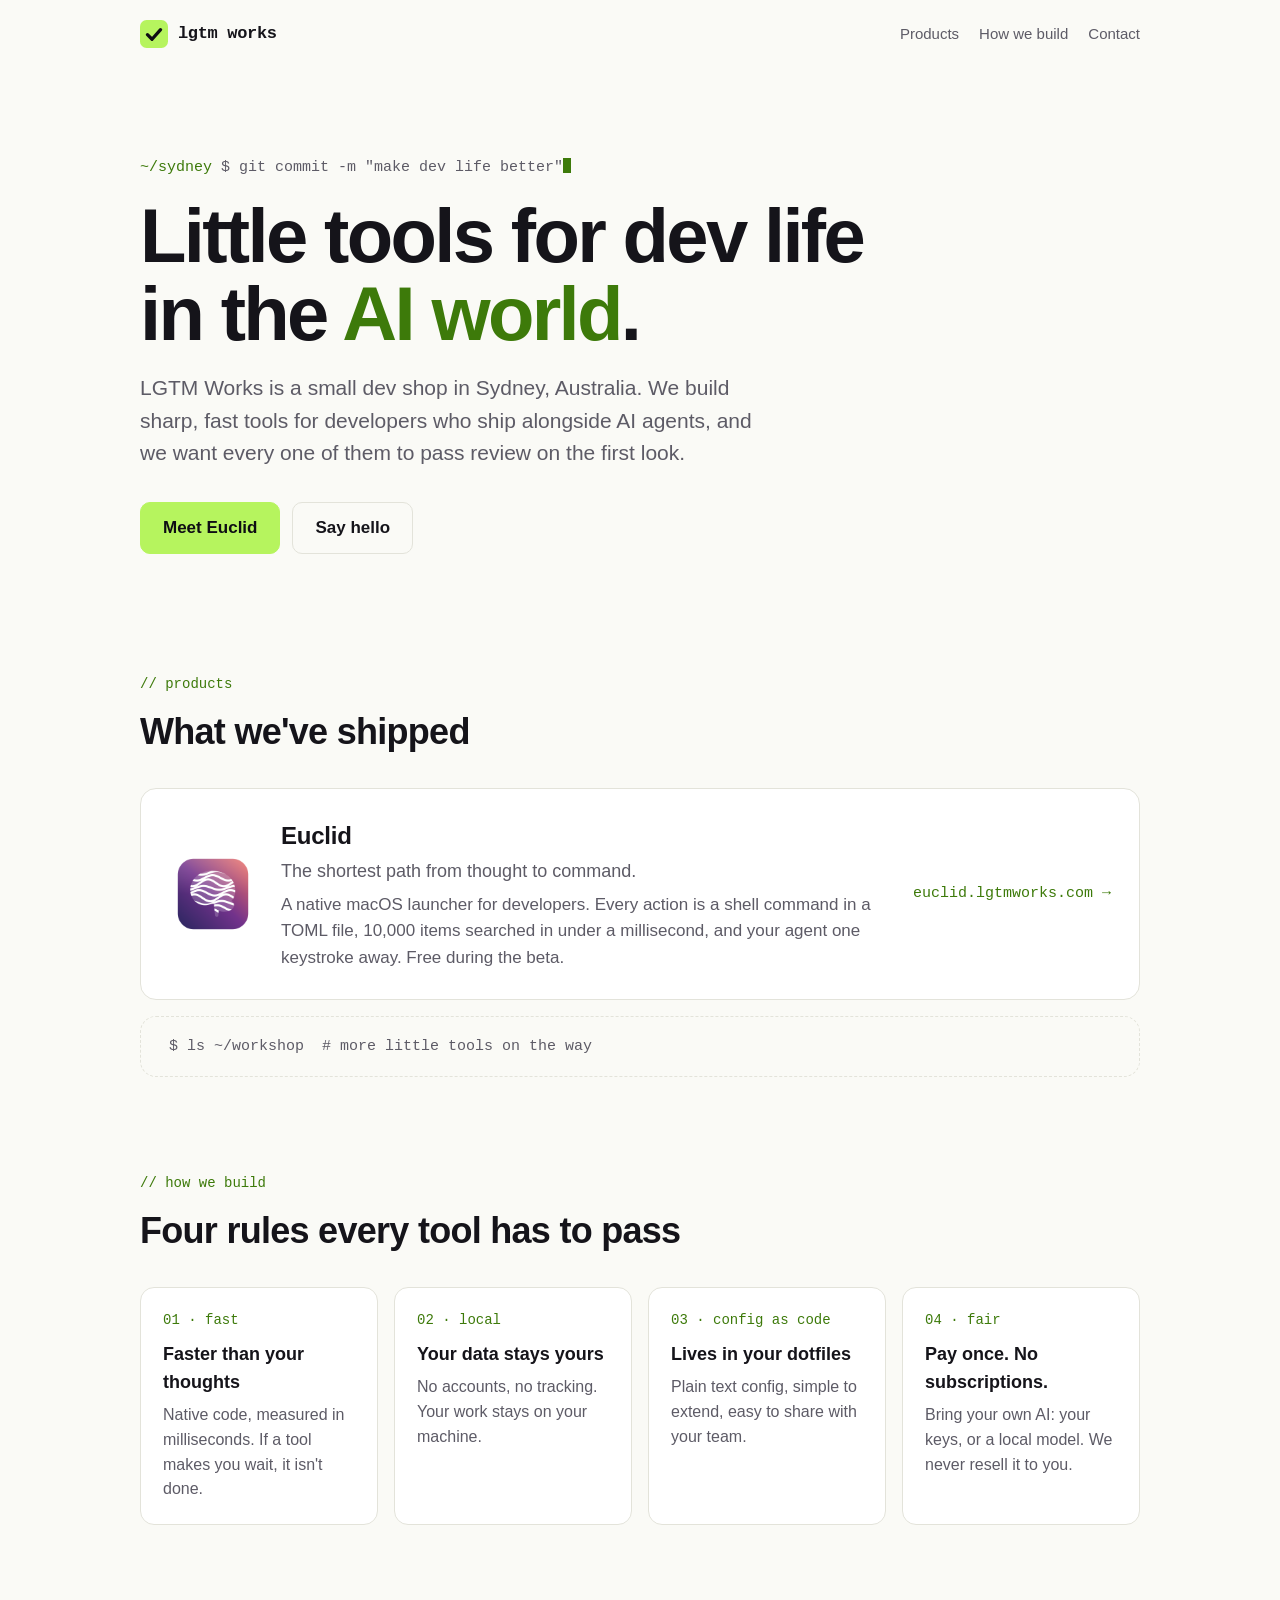
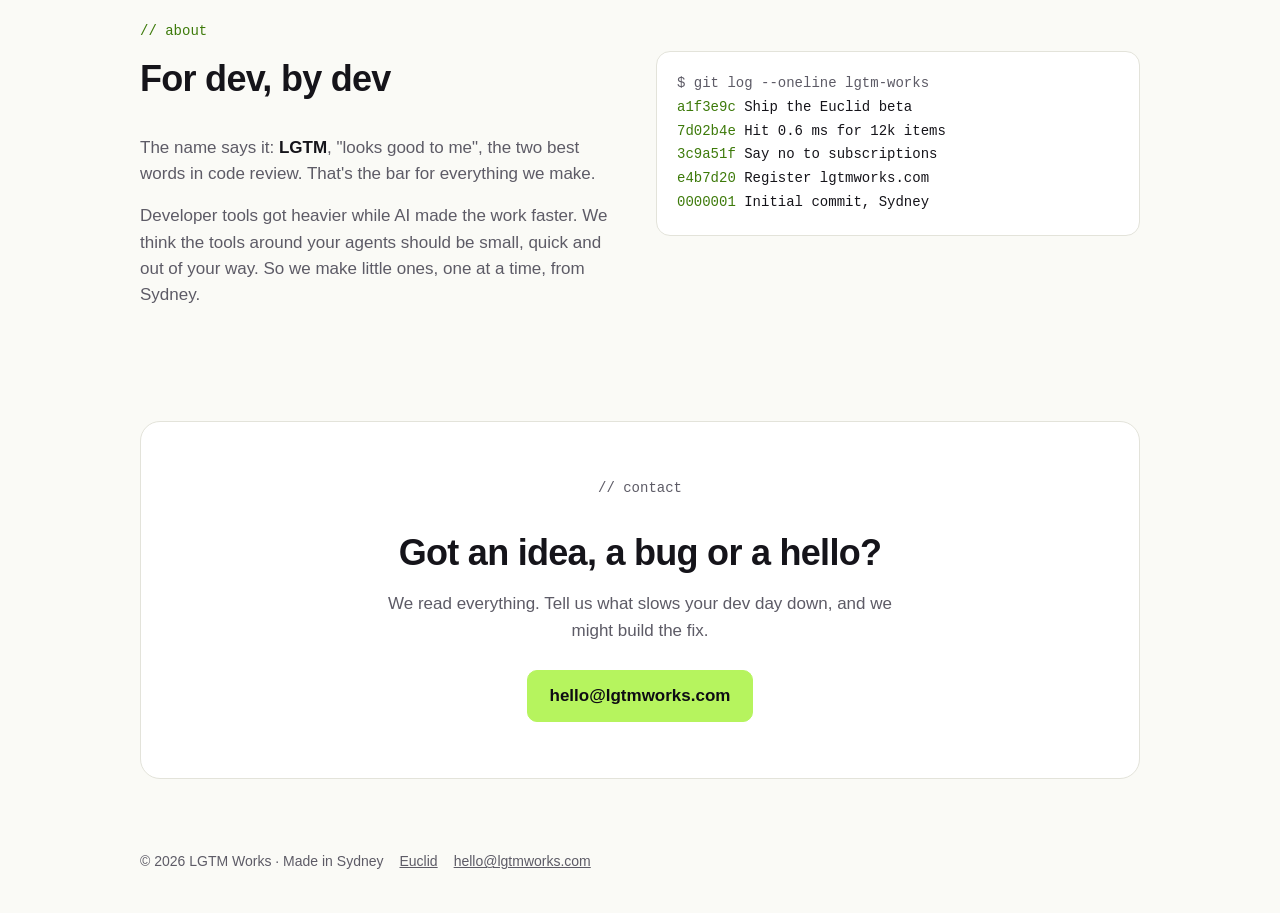
==== index.html @ 7a6889af "Add the LGTM Works company site Co-Authored-By: Claude Opus 5.5 (1M context) <noreply@anthropic.com>" ====
<!doctype html>
<html lang="en">
<head>
<meta charset="utf-8">
<meta name="viewport" content="width=device-width, initial-scale=1">
<title>LGTM Works: little tools for dev life</title>
<meta name="description" content="LGTM Works is a small dev shop in Sydney building fast, local, no-subscription tools for developers working alongside AI. Makers of Euclid.">
<meta property="og:title" content="LGTM Works: little tools for dev life">
<meta property="og:description" content="A small dev shop in Sydney building sharp tools for developers in the AI world. Makers of Euclid.">
<meta property="og:url" content="https://lgtmworks.com/">
<link rel="canonical" href="https://lgtmworks.com/">
<link rel="icon" href="logo.svg" type="image/svg+xml">
<link rel="stylesheet" href="style.css">
</head>
<body>
<div class="wrap">

  <nav>
    <img src="logo.svg" alt="">
    <span class="wordmark">lgtm works</span>
    <div class="links">
      <a href="#products">Products</a>
      <a href="#how">How we build</a>
      <a href="#contact">Contact</a>
    </div>
  </nav>

  <header class="hero">
    <p class="prompt"><b>~/sydney</b> $ git commit -m "make dev life better"<span class="cursor"></span></p>
    <h1>Little tools for dev life <br>in the <em>AI world</em>.</h1>
    <p class="lead">LGTM Works is a small dev shop in Sydney, Australia. We build sharp, fast tools
      for developers who ship alongside AI agents, and we want every one of them to pass review on the first look.</p>
    <div class="cta">
      <a class="btn primary" href="https://euclid.lgtmworks.com/">Meet Euclid</a>
      <a class="btn" href="mailto:hello@lgtmworks.com">Say hello</a>
    </div>
  </header>

  <section id="products">
    <p class="label">// products</p>
    <h2>What we've shipped</h2>
    <a class="product" href="https://euclid.lgtmworks.com/">
      <img src="euclid.png" alt="Euclid app icon">
      <div>
        <h3>Euclid</h3>
        <p class="tagline">The shortest path from thought to command.</p>
        <p>A native macOS launcher for developers. Every action is a shell command in a TOML file,
          10,000 items searched in under a millisecond, and your agent one keystroke away. Free during the beta.</p>
      </div>
      <span class="go">euclid.lgtmworks.com →</span>
    </a>
    <div class="next">$ ls ~/workshop &nbsp;# more little tools on the way</div>
  </section>

  <section id="how">
    <p class="label">// how we build</p>
    <h2>Four rules every tool has to pass</h2>
    <div class="grid">
      <div class="card">
        <div class="num">01 · fast</div>
        <h3>Faster than your thoughts</h3>
        <p>Native code, measured in milliseconds. If a tool makes you wait, it isn't done.</p>
      </div>
      <div class="card">
        <div class="num">02 · local</div>
        <h3>Your data stays yours</h3>
        <p>No accounts, no tracking. Your work stays on your machine.</p>
      </div>
      <div class="card">
        <div class="num">03 · config as code</div>
        <h3>Lives in your dotfiles</h3>
        <p>Plain text config, simple to extend, easy to share with your team.</p>
      </div>
      <div class="card">
        <div class="num">04 · fair</div>
        <h3>Pay once. No subscriptions.</h3>
        <p>Bring your own AI: your keys, or a local model. We never resell it to you.</p>
      </div>
    </div>
  </section>

  <section id="about">
    <p class="label">// about</p>
    <div class="two">
      <div>
        <h2>For dev, by dev</h2>
        <p>The name says it: <strong>LGTM</strong>, "looks good to me", the two best words in code review.
          That's the bar for everything we make.</p>
        <p>Developer tools got heavier while AI made the work faster. We think the tools around
          your agents should be small, quick and out of your way. So we make little ones, one at a time, from Sydney.</p>
      </div>
      <pre><span class="c">$ git log --oneline lgtm-works</span>
<span class="h">a1f3e9c</span> Ship the Euclid beta
<span class="h">7d02b4e</span> Hit 0.6 ms for 12k items
<span class="h">3c9a51f</span> Say no to subscriptions
<span class="h">e4b7d20</span> Register lgtmworks.com
<span class="h">0000001</span> Initial commit, Sydney</pre>
    </div>
  </section>

  <section id="contact">
    <div class="contact">
      <p class="label">// contact</p>
      <h2>Got an idea, a bug or a hello?</h2>
      <p>We read everything. Tell us what slows your dev day down, and we might build the fix.</p>
      <a class="btn primary" href="mailto:hello@lgtmworks.com">hello@lgtmworks.com</a>
    </div>
  </section>

  <footer>
    <span>© 2026 LGTM Works · Made in Sydney</span>
    <a href="https://euclid.lgtmworks.com/">Euclid</a>
    <a href="mailto:hello@lgtmworks.com">hello@lgtmworks.com</a>
  </footer>

</div>
</body>
</html>
---- style.css ----
:root {
  --bg: #0e0d13;
  --surface: #17151f;
  --line: #2a2735;
  --text: #ecebf2;
  --muted: #9a97a8;
  --accent: #b6f45e;
  --accent-ink: #b6f45e;
  --accent-text: #0e0d13;
  --mono: ui-monospace, "SF Mono", "JetBrains Mono", Menlo, monospace;
}
@media (prefers-color-scheme: light) {
  :root {
    --bg: #fafaf6;
    --surface: #ffffff;
    --line: #e3e3da;
    --text: #15141a;
    --muted: #5d5b66;
    --accent-ink: #3d7a0a;
  }
}
* { box-sizing: border-box; }
body {
  margin: 0;
  background: var(--bg);
  color: var(--text);
  font: 17px/1.55 -apple-system, BlinkMacSystemFont, "Inter", "Segoe UI", sans-serif;
  -webkit-font-smoothing: antialiased;
}
a { color: inherit; }
.wrap { max-width: 1040px; margin: 0 auto; padding: 0 20px; }
.mono, code { font-family: var(--mono); }

nav { display: flex; align-items: center; gap: 10px; padding: 20px 0; }
nav img { width: 28px; height: 28px; }
.wordmark { font-family: var(--mono); font-weight: 700; letter-spacing: -.02em; }
nav .links { margin-left: auto; display: flex; gap: 20px; font-size: 15px; font-weight: 500; }
nav .links a { text-decoration: none; color: var(--muted); }
nav .links a:hover { color: var(--text); }

.hero { padding: 88px 0 24px; }
.prompt { font-family: var(--mono); font-size: 15px; color: var(--muted); margin: 0; }
.prompt b { color: var(--accent-ink); font-weight: 500; }
.cursor { display: inline-block; width: .55em; height: 1.05em; vertical-align: -.15em; background: var(--accent-ink); animation: blink 1.1s steps(1) infinite; }
@keyframes blink { 50% { opacity: 0; } }
@media (prefers-reduced-motion: reduce) { .cursor { animation: none; } }
h1 { font-size: clamp(40px, 7vw, 76px); line-height: 1.02; letter-spacing: -.035em; margin: 18px 0 20px; max-width: 900px; }
h1 em { font-style: normal; color: var(--accent-ink); }
.lead { font-size: clamp(18px, 2.2vw, 21px); color: var(--muted); max-width: 620px; margin: 0 0 32px; }
.cta { display: flex; gap: 12px; flex-wrap: wrap; }
.btn {
  display: inline-block; padding: 12px 22px; border-radius: 10px;
  font-weight: 600; text-decoration: none; border: 1px solid var(--line);
}
.btn.primary { background: var(--accent); color: var(--accent-text); border-color: var(--accent); }
.btn:hover { filter: brightness(1.06); }

section { padding: 96px 0 0; }
.label { font-family: var(--mono); font-size: 14px; color: var(--accent-ink); margin: 0 0 8px; }
h2 { font-size: clamp(26px, 3.5vw, 36px); letter-spacing: -.02em; margin: 0 0 28px; }

.product {
  display: grid; grid-template-columns: auto 1fr auto; gap: 24px; align-items: center;
  background: var(--surface); border: 1px solid var(--line); border-radius: 16px; padding: 28px;
  text-decoration: none; transition: border-color .15s;
}
.product:hover { border-color: var(--accent-ink); }
.product img { width: 88px; height: 88px; }
.product h3 { margin: 0 0 4px; font-size: 24px; letter-spacing: -.01em; }
.product .tagline { margin: 0 0 6px; font-size: 18px; }
.product p { margin: 0; color: var(--muted); }
.product .go { font-family: var(--mono); font-size: 15px; color: var(--accent-ink); white-space: nowrap; }
.next {
  margin-top: 16px; border: 1px dashed var(--line); border-radius: 16px; padding: 18px 28px;
  color: var(--muted); font-family: var(--mono); font-size: 15px;
}

.grid { display: grid; grid-template-columns: repeat(4, 1fr); gap: 16px; }
.card { background: var(--surface); border: 1px solid var(--line); border-radius: 14px; padding: 22px; }
.card h3 { margin: 0 0 6px; font-size: 18px; }
.card p { margin: 0; color: var(--muted); font-size: 16px; }
.num { font-family: var(--mono); color: var(--accent-ink); font-size: 14px; margin-bottom: 10px; }

.two { display: grid; grid-template-columns: 1fr 1fr; gap: 32px; align-items: start; }
.two p { margin: 0 0 16px; color: var(--muted); }
.two p strong { color: var(--text); font-weight: 600; }
pre {
  margin: 0; background: var(--surface); border: 1px solid var(--line); border-radius: 14px;
  padding: 20px; overflow-x: auto; font-size: 14px; line-height: 1.7;
}
pre .h { color: var(--accent-ink); }
pre .c { color: var(--muted); }

.contact {
  text-align: center; background: var(--surface); border: 1px solid var(--line); border-radius: 20px;
  padding: 56px 24px;
}
.contact h2 { margin-bottom: 10px; }
.contact p { color: var(--muted); margin: 0 auto 26px; max-width: 520px; }

footer { padding: 72px 0 40px; color: var(--muted); font-size: 14px; display: flex; gap: 16px; flex-wrap: wrap; }
footer a { color: var(--muted); }

@media (max-width: 860px) {
  .grid { grid-template-columns: 1fr 1fr; }
}
@media (max-width: 640px) {
  .grid, .two { grid-template-columns: 1fr; }
  nav .links { display: none; }
  h1 br { display: none; }
  .hero { padding-top: 48px; }
  section { padding-top: 72px; }
  .product { grid-template-columns: 1fr; padding: 22px; gap: 14px; }
  .product img { width: 64px; height: 64px; }
}
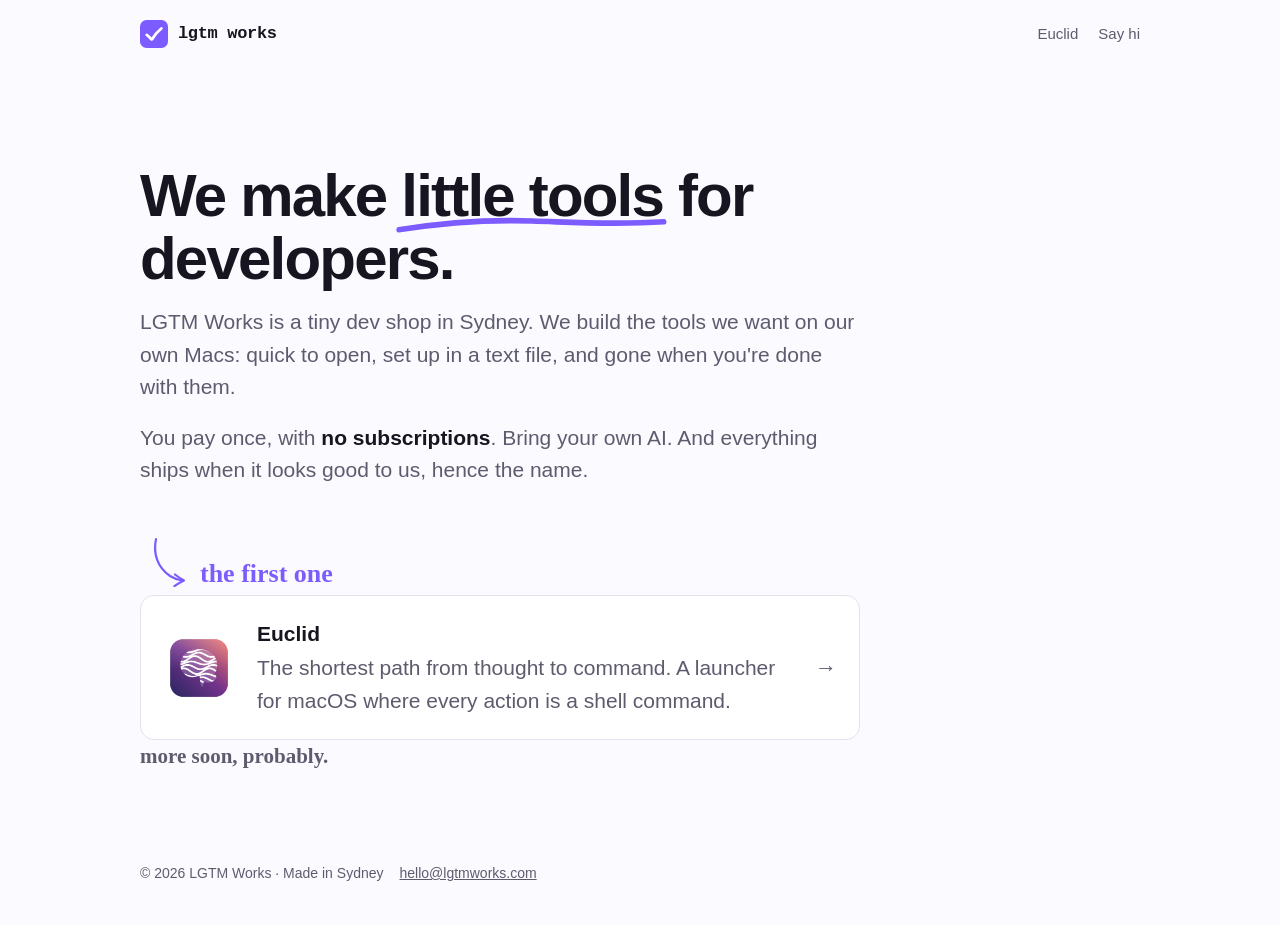
==== commit f1682ed8: "Simpler, hand-drawn take that shares the Euclid site's look Co-Authored-By: Claude Opus 5.5 (1M cont" ====
--- a/index.html
+++ b/index.html
@@ -3,13 +3,14 @@
 <head>
 <meta charset="utf-8">
 <meta name="viewport" content="width=device-width, initial-scale=1">
-<title>LGTM Works: little tools for dev life</title>
-<meta name="description" content="LGTM Works is a small dev shop in Sydney building fast, local, no-subscription tools for developers working alongside AI. Makers of Euclid.">
-<meta property="og:title" content="LGTM Works: little tools for dev life">
-<meta property="og:description" content="A small dev shop in Sydney building sharp tools for developers in the AI world. Makers of Euclid.">
+<title>LGTM Works</title>
+<meta name="description" content="A tiny dev shop in Sydney making small, fast tools for developers. Makers of Euclid.">
+<meta property="og:title" content="LGTM Works">
+<meta property="og:description" content="A tiny dev shop in Sydney making small, fast tools for developers. Makers of Euclid.">
 <meta property="og:url" content="https://lgtmworks.com/">
 <link rel="canonical" href="https://lgtmworks.com/">
 <link rel="icon" href="logo.svg" type="image/svg+xml">
+<link rel="preload" href="caveat.woff2" as="font" type="font/woff2" crossorigin>
 <link rel="stylesheet" href="style.css">
 </head>
 <body>
@@ -17,99 +18,36 @@
 
   <nav>
     <img src="logo.svg" alt="">
-    <span class="wordmark">lgtm works</span>
+    <a class="wordmark" href="/">lgtm works</a>
     <div class="links">
-      <a href="#products">Products</a>
-      <a href="#how">How we build</a>
-      <a href="#contact">Contact</a>
+      <a href="https://euclid.lgtmworks.com/">Euclid</a>
+      <a href="mailto:hello@lgtmworks.com">Say hi</a>
     </div>
   </nav>
 
-  <header class="hero">
-    <p class="prompt"><b>~/sydney</b> $ git commit -m "make dev life better"<span class="cursor"></span></p>
-    <h1>Little tools for dev life <br>in the <em>AI world</em>.</h1>
-    <p class="lead">LGTM Works is a small dev shop in Sydney, Australia. We build sharp, fast tools
-      for developers who ship alongside AI agents, and we want every one of them to pass review on the first look.</p>
-    <div class="cta">
-      <a class="btn primary" href="https://euclid.lgtmworks.com/">Meet Euclid</a>
-      <a class="btn" href="mailto:hello@lgtmworks.com">Say hello</a>
+  <main class="intro">
+    <h1>We make <span class="scribble">little tools<svg viewBox="0 0 200 12" preserveAspectRatio="none" aria-hidden="true"><path d="M2 8c30-4 62-6.5 98-5.5 30 .8 58 2.6 97 .5"/></svg></span> for developers.</h1>
+    <p>LGTM Works is a tiny dev shop in Sydney. We build the tools we want on our own Macs:
+      quick to open, set up in a text file, and gone when you're done with them.</p>
+    <p>You pay once, with <b>no subscriptions</b>. Bring your own AI. And everything ships when it looks good to us, hence the name.</p>
+
+    <div class="note hand">
+      <svg viewBox="0 0 46 52" aria-hidden="true"><path d="M8 4c-3 14 1 28 14 37 4 2.6 8 4 13 4.6"/><path d="M27 39.5c3 2.4 6 4.3 9 6-3.4 1.6-6.6 3.4-9.6 5.6"/></svg>
+      the first one
     </div>
-  </header>
-
-  <section id="products">
-    <p class="label">// products</p>
-    <h2>What we've shipped</h2>
     <a class="product" href="https://euclid.lgtmworks.com/">
-      <img src="euclid.png" alt="Euclid app icon">
+      <img src="euclid.png" alt="">
       <div>
         <h3>Euclid</h3>
-        <p class="tagline">The shortest path from thought to command.</p>
-        <p>A native macOS launcher for developers. Every action is a shell command in a TOML file,
-          10,000 items searched in under a millisecond, and your agent one keystroke away. Free during the beta.</p>
+        <p>The shortest path from thought to command. A launcher for macOS where every action is a shell command.</p>
       </div>
-      <span class="go">euclid.lgtmworks.com →</span>
+      <span class="go">→</span>
     </a>
-    <div class="next">$ ls ~/workshop &nbsp;# more little tools on the way</div>
-  </section>
-
-  <section id="how">
-    <p class="label">// how we build</p>
-    <h2>Four rules every tool has to pass</h2>
-    <div class="grid">
-      <div class="card">
-        <div class="num">01 · fast</div>
-        <h3>Faster than your thoughts</h3>
-        <p>Native code, measured in milliseconds. If a tool makes you wait, it isn't done.</p>
-      </div>
-      <div class="card">
-        <div class="num">02 · local</div>
-        <h3>Your data stays yours</h3>
-        <p>No accounts, no tracking. Your work stays on your machine.</p>
-      </div>
-      <div class="card">
-        <div class="num">03 · config as code</div>
-        <h3>Lives in your dotfiles</h3>
-        <p>Plain text config, simple to extend, easy to share with your team.</p>
-      </div>
-      <div class="card">
-        <div class="num">04 · fair</div>
-        <h3>Pay once. No subscriptions.</h3>
-        <p>Bring your own AI: your keys, or a local model. We never resell it to you.</p>
-      </div>
-    </div>
-  </section>
-
-  <section id="about">
-    <p class="label">// about</p>
-    <div class="two">
-      <div>
-        <h2>For dev, by dev</h2>
-        <p>The name says it: <strong>LGTM</strong>, "looks good to me", the two best words in code review.
-          That's the bar for everything we make.</p>
-        <p>Developer tools got heavier while AI made the work faster. We think the tools around
-          your agents should be small, quick and out of your way. So we make little ones, one at a time, from Sydney.</p>
-      </div>
-      <pre><span class="c">$ git log --oneline lgtm-works</span>
-<span class="h">a1f3e9c</span> Ship the Euclid beta
-<span class="h">7d02b4e</span> Hit 0.6 ms for 12k items
-<span class="h">3c9a51f</span> Say no to subscriptions
-<span class="h">e4b7d20</span> Register lgtmworks.com
-<span class="h">0000001</span> Initial commit, Sydney</pre>
-    </div>
-  </section>
-
-  <section id="contact">
-    <div class="contact">
-      <p class="label">// contact</p>
-      <h2>Got an idea, a bug or a hello?</h2>
-      <p>We read everything. Tell us what slows your dev day down, and we might build the fix.</p>
-      <a class="btn primary" href="mailto:hello@lgtmworks.com">hello@lgtmworks.com</a>
-    </div>
-  </section>
+    <p class="soon hand">more soon, probably.</p>
+  </main>
 
   <footer>
     <span>© 2026 LGTM Works · Made in Sydney</span>
-    <a href="https://euclid.lgtmworks.com/">Euclid</a>
     <a href="mailto:hello@lgtmworks.com">hello@lgtmworks.com</a>
   </footer>
 
--- a/style.css
+++ b/style.css
@@ -4,19 +4,19 @@
   --line: #2a2735;
   --text: #ecebf2;
   --muted: #9a97a8;
-  --accent: #b6f45e;
-  --accent-ink: #b6f45e;
-  --accent-text: #0e0d13;
-  --mono: ui-monospace, "SF Mono", "JetBrains Mono", Menlo, monospace;
+  --accent: #7c5cff;
+  --accent-text: #ffffff;
+  --code: #c9b8ff;
+  --mono: ui-monospace, "SF Mono", Menlo, monospace;
 }
 @media (prefers-color-scheme: light) {
   :root {
-    --bg: #fafaf6;
+    --bg: #fbfaff;
     --surface: #ffffff;
-    --line: #e3e3da;
-    --text: #15141a;
-    --muted: #5d5b66;
-    --accent-ink: #3d7a0a;
+    --line: #e4e1ee;
+    --text: #17151f;
+    --muted: #5f5b6e;
+    --code: #5a3fd6;
   }
 }
 * { box-sizing: border-box; }
@@ -29,87 +29,120 @@
 }
 a { color: inherit; }
 .wrap { max-width: 1040px; margin: 0 auto; padding: 0 20px; }
-.mono, code { font-family: var(--mono); }
+.mono, code, kbd { font-family: var(--mono); }
+kbd {
+  font-size: .85em;
+  padding: 1px 6px;
+  border: 1px solid var(--line);
+  border-radius: 5px;
+  background: var(--surface);
+}
 
-nav { display: flex; align-items: center; gap: 10px; padding: 20px 0; }
+nav { display: flex; align-items: center; gap: 10px; padding: 20px 0; font-weight: 600; }
 nav img { width: 28px; height: 28px; }
-.wordmark { font-family: var(--mono); font-weight: 700; letter-spacing: -.02em; }
-nav .links { margin-left: auto; display: flex; gap: 20px; font-size: 15px; font-weight: 500; }
+nav .links { margin-left: auto; display: flex; gap: 20px; font-weight: 500; font-size: 15px; }
 nav .links a { text-decoration: none; color: var(--muted); }
 nav .links a:hover { color: var(--text); }
 
-.hero { padding: 88px 0 24px; }
-.prompt { font-family: var(--mono); font-size: 15px; color: var(--muted); margin: 0; }
-.prompt b { color: var(--accent-ink); font-weight: 500; }
-.cursor { display: inline-block; width: .55em; height: 1.05em; vertical-align: -.15em; background: var(--accent-ink); animation: blink 1.1s steps(1) infinite; }
-@keyframes blink { 50% { opacity: 0; } }
-@media (prefers-reduced-motion: reduce) { .cursor { animation: none; } }
-h1 { font-size: clamp(40px, 7vw, 76px); line-height: 1.02; letter-spacing: -.035em; margin: 18px 0 20px; max-width: 900px; }
-h1 em { font-style: normal; color: var(--accent-ink); }
-.lead { font-size: clamp(18px, 2.2vw, 21px); color: var(--muted); max-width: 620px; margin: 0 0 32px; }
-.cta { display: flex; gap: 12px; flex-wrap: wrap; }
+.hero { text-align: center; padding: 56px 0 32px; }
+.hero img.icon { width: 96px; height: 96px; }
+h1 { font-size: clamp(36px, 6vw, 60px); line-height: 1.05; letter-spacing: -.03em; margin: 20px 0 16px; }
+.lead { font-size: clamp(18px, 2.2vw, 21px); color: var(--muted); max-width: 640px; margin: 0 auto 28px; }
+.cta { display: flex; gap: 12px; justify-content: center; flex-wrap: wrap; }
 .btn {
   display: inline-block; padding: 12px 22px; border-radius: 10px;
   font-weight: 600; text-decoration: none; border: 1px solid var(--line);
 }
 .btn.primary { background: var(--accent); color: var(--accent-text); border-color: var(--accent); }
-.btn:hover { filter: brightness(1.06); }
+.btn:hover { filter: brightness(1.08); }
+.fine { font-size: 14px; color: var(--muted); margin-top: 14px; }
 
-section { padding: 96px 0 0; }
-.label { font-family: var(--mono); font-size: 14px; color: var(--accent-ink); margin: 0 0 8px; }
-h2 { font-size: clamp(26px, 3.5vw, 36px); letter-spacing: -.02em; margin: 0 0 28px; }
+.demo { margin: 32px auto 0; max-width: 960px; }
+.demo video { width: 100%; height: auto; display: block; border-radius: 14px; border: 1px solid var(--line); }
+.speed {
+  margin: 18px auto 0; width: fit-content; font-family: var(--mono); font-size: 15px;
+  color: var(--muted); padding: 6px 14px; border: 1px solid var(--line); border-radius: 999px;
+}
+.speed b { color: var(--text); font-weight: 600; }
 
-.product {
-  display: grid; grid-template-columns: auto 1fr auto; gap: 24px; align-items: center;
-  background: var(--surface); border: 1px solid var(--line); border-radius: 16px; padding: 28px;
-  text-decoration: none; transition: border-color .15s;
-}
-.product:hover { border-color: var(--accent-ink); }
-.product img { width: 88px; height: 88px; }
-.product h3 { margin: 0 0 4px; font-size: 24px; letter-spacing: -.01em; }
-.product .tagline { margin: 0 0 6px; font-size: 18px; }
-.product p { margin: 0; color: var(--muted); }
-.product .go { font-family: var(--mono); font-size: 15px; color: var(--accent-ink); white-space: nowrap; }
-.next {
-  margin-top: 16px; border: 1px dashed var(--line); border-radius: 16px; padding: 18px 28px;
-  color: var(--muted); font-family: var(--mono); font-size: 15px;
-}
+section { padding: 72px 0 0; }
+h2 { font-size: clamp(26px, 3.5vw, 34px); letter-spacing: -.02em; margin: 0 0 8px; }
+.sub { color: var(--muted); margin: 0 0 28px; }
 
-.grid { display: grid; grid-template-columns: repeat(4, 1fr); gap: 16px; }
+.grid { display: grid; grid-template-columns: repeat(3, 1fr); gap: 16px; }
 .card { background: var(--surface); border: 1px solid var(--line); border-radius: 14px; padding: 22px; }
-.card h3 { margin: 0 0 6px; font-size: 18px; }
-.card p { margin: 0; color: var(--muted); font-size: 16px; }
-.num { font-family: var(--mono); color: var(--accent-ink); font-size: 14px; margin-bottom: 10px; }
+.card h3 { margin: 0 0 6px; font-size: 19px; }
+.card p { margin: 0; color: var(--muted); }
+.num { font-family: var(--mono); color: var(--accent); font-size: 14px; margin-bottom: 10px; }
 
-.two { display: grid; grid-template-columns: 1fr 1fr; gap: 32px; align-items: start; }
-.two p { margin: 0 0 16px; color: var(--muted); }
-.two p strong { color: var(--text); font-weight: 600; }
 pre {
   margin: 0; background: var(--surface); border: 1px solid var(--line); border-radius: 14px;
-  padding: 20px; overflow-x: auto; font-size: 14px; line-height: 1.7;
+  padding: 20px; overflow-x: auto; font-size: 14px; line-height: 1.6;
 }
-pre .h { color: var(--accent-ink); }
 pre .c { color: var(--muted); }
+pre .k { color: var(--code); }
+.two { display: grid; grid-template-columns: 1fr 1fr; gap: 24px; align-items: start; }
+ul.plain { margin: 0; padding: 0; list-style: none; }
+ul.plain li { padding: 10px 0; border-bottom: 1px solid var(--line); }
+ul.plain li:last-child { border-bottom: 0; }
 
-.contact {
-  text-align: center; background: var(--surface); border: 1px solid var(--line); border-radius: 20px;
-  padding: 56px 24px;
+.price { font-size: 40px; font-weight: 700; letter-spacing: -.02em; margin: 6px 0 2px; }
+.price small { font-size: 16px; font-weight: 500; color: var(--muted); }
+.card ul { margin: 16px 0 20px; padding-left: 18px; color: var(--muted); }
+.card ul li { margin: 4px 0; }
+.card.pro { border-color: var(--accent); }
+.tag {
+  display: inline-block; font-size: 12px; font-weight: 600; text-transform: uppercase; letter-spacing: .06em;
+  color: var(--accent); margin-bottom: 4px;
 }
-.contact h2 { margin-bottom: 10px; }
-.contact p { color: var(--muted); margin: 0 auto 26px; max-width: 520px; }
 
 footer { padding: 72px 0 40px; color: var(--muted); font-size: 14px; display: flex; gap: 16px; flex-wrap: wrap; }
 footer a { color: var(--muted); }
 
-@media (max-width: 860px) {
-  .grid { grid-template-columns: 1fr 1fr; }
-}
-@media (max-width: 640px) {
+@media (max-width: 760px) {
   .grid, .two { grid-template-columns: 1fr; }
   nav .links { display: none; }
+  .hero { padding-top: 32px; }
   h1 br { display: none; }
-  .hero { padding-top: 48px; }
-  section { padding-top: 72px; }
-  .product { grid-template-columns: 1fr; padding: 22px; gap: 14px; }
-  .product img { width: 64px; height: 64px; }
+  section { padding-top: 56px; }
 }
+
+/* LGTM Works: the Euclid site's base above, plus a few hand-drawn bits */
+@font-face {
+  font-family: "Caveat"; font-weight: 600; font-display: swap;
+  src: url(caveat.woff2) format("woff2");
+}
+.hand { font-family: "Caveat", "Bradley Hand", cursive; font-weight: 600; color: var(--accent); }
+nav .wordmark { font-family: var(--mono); letter-spacing: -.02em; text-decoration: none; }
+nav .crumb { color: var(--muted); font-weight: 500; }
+
+.intro { padding: 96px 0 0; max-width: 720px; }
+.intro h1 { margin-top: 0; }
+.scribble { position: relative; white-space: nowrap; }
+.scribble svg { position: absolute; left: -2%; bottom: -.12em; width: 104%; height: .32em; overflow: visible; }
+.scribble path { fill: none; stroke: var(--accent); stroke-width: 3.5; stroke-linecap: round; }
+.intro p { color: var(--muted); font-size: clamp(18px, 2.2vw, 21px); margin: 0 0 18px; }
+.intro p b { color: var(--text); font-weight: 600; }
+
+.note { display: flex; align-items: flex-end; gap: 6px; margin: 48px 0 8px 8px; font-size: 26px; line-height: 1; }
+.note svg { width: 46px; height: 52px; flex: none; }
+.note path { fill: none; stroke: var(--accent); stroke-width: 2.2; stroke-linecap: round; stroke-linejoin: round; }
+
+.product {
+  display: flex; gap: 22px; align-items: center; text-decoration: none;
+  background: var(--surface); border: 1px solid var(--line); border-radius: 14px; padding: 22px;
+  transition: border-color .15s, transform .15s;
+}
+.product:hover { border-color: var(--accent); transform: translateY(-1px); }
+.product img { width: 72px; height: 72px; flex: none; }
+.product h3 { margin: 0; font-size: 21px; }
+.product p { margin: 2px 0 0; color: var(--muted); }
+.product .go { margin-left: auto; color: var(--muted); font-size: 22px; padding-left: 8px; }
+.soon { margin: 14px 0 0 8px; font-size: 22px; color: var(--muted); }
+
+@media (max-width: 760px) {
+  .intro { padding-top: 48px; }
+  .product { align-items: flex-start; }
+  .product img { width: 56px; height: 56px; }
+  .product .go { display: none; }
+}
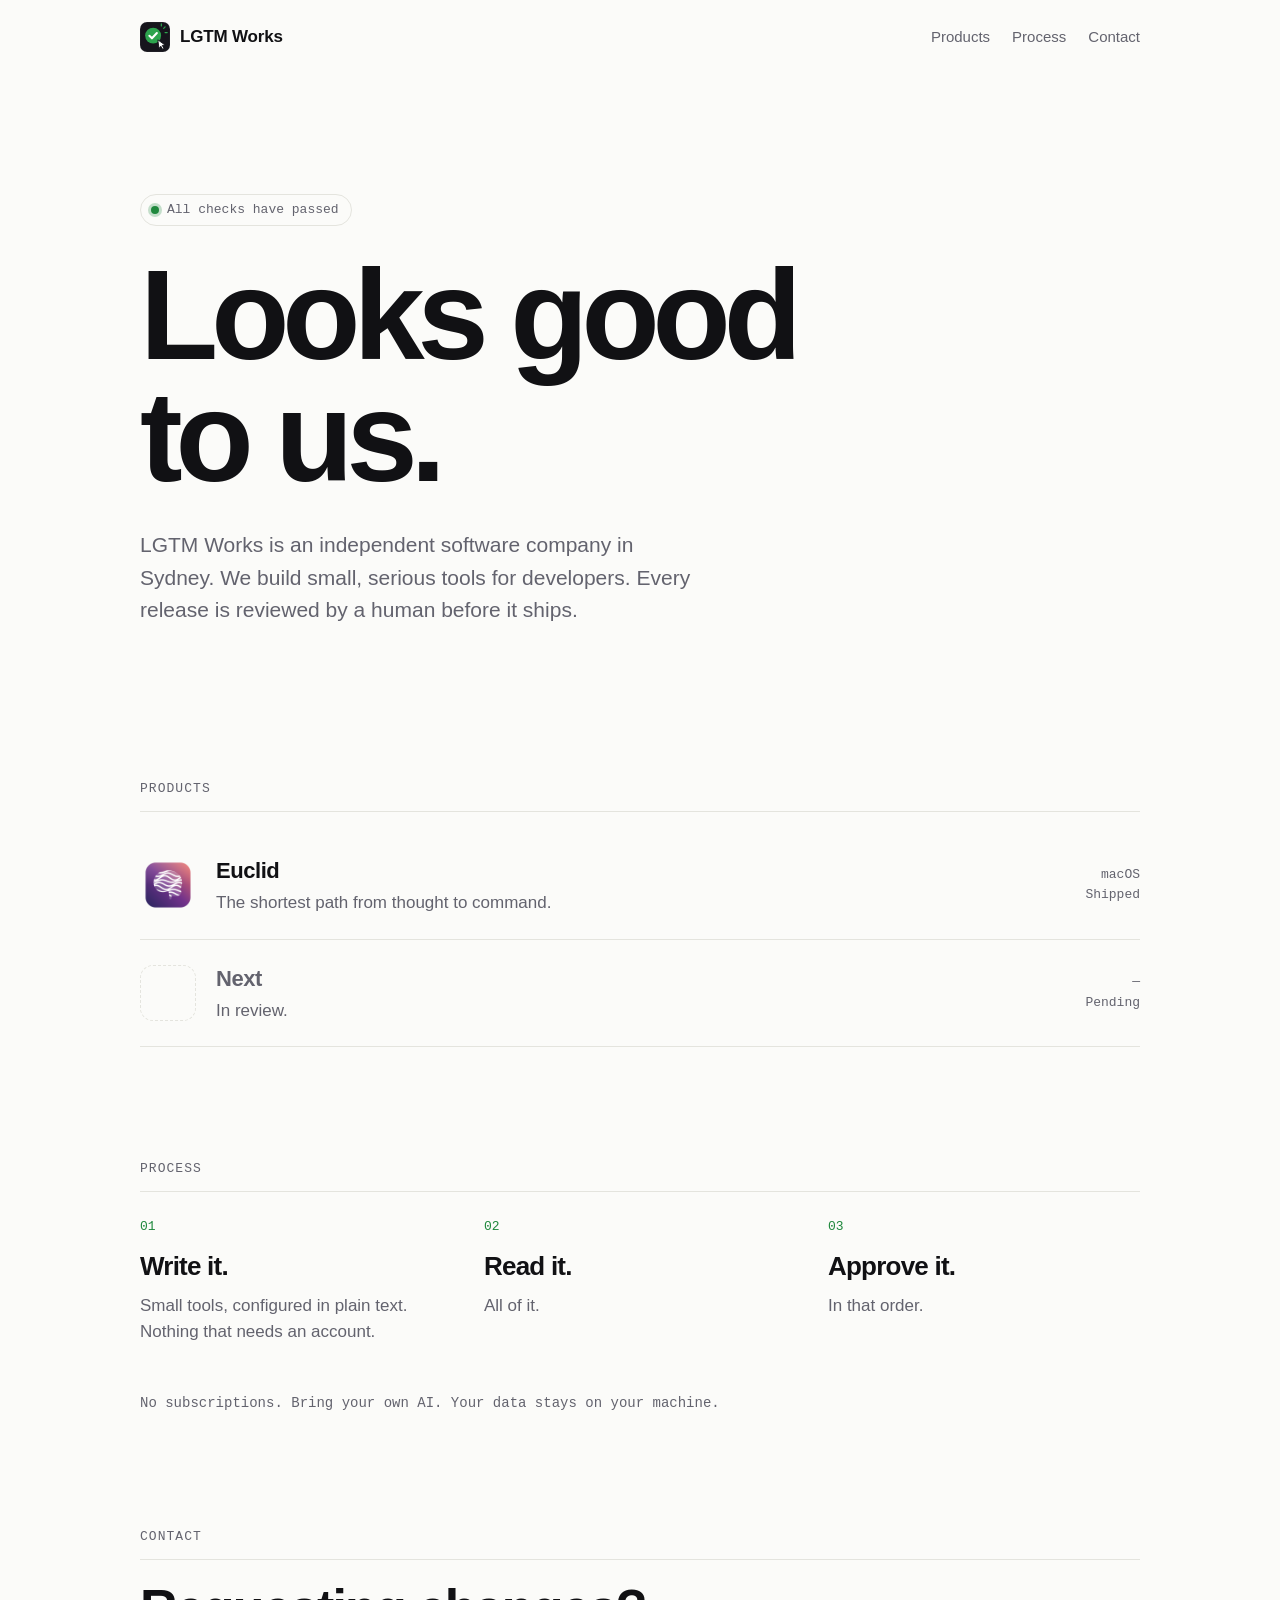
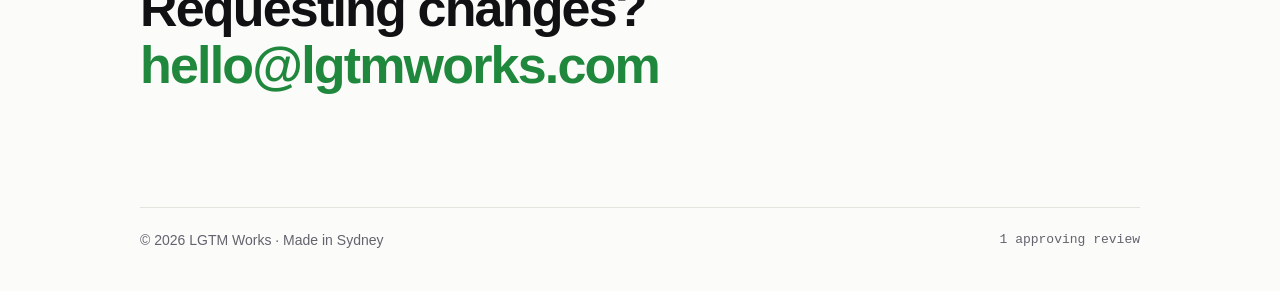
==== commit 6cab3e4f: "Cooler, deadpan redesign: 'Looks good to us.' Co-Authored-By: Claude Opus 5.5 (1M context) <noreply@" ====
--- a/index.html
+++ b/index.html
@@ -4,51 +4,71 @@
 <meta charset="utf-8">
 <meta name="viewport" content="width=device-width, initial-scale=1">
 <title>LGTM Works</title>
-<meta name="description" content="A tiny dev shop in Sydney making small, fast tools for developers. Makers of Euclid.">
+<meta name="description" content="An independent software company in Sydney, building small, serious tools for developers. Makers of Euclid.">
 <meta property="og:title" content="LGTM Works">
-<meta property="og:description" content="A tiny dev shop in Sydney making small, fast tools for developers. Makers of Euclid.">
+<meta property="og:description" content="Small, serious tools for developers. Made in Sydney. Makers of Euclid.">
 <meta property="og:url" content="https://lgtmworks.com/">
 <link rel="canonical" href="https://lgtmworks.com/">
 <link rel="icon" href="logo.svg" type="image/svg+xml">
-<link rel="preload" href="caveat.woff2" as="font" type="font/woff2" crossorigin>
 <link rel="stylesheet" href="style.css">
 </head>
 <body>
 <div class="wrap">
 
   <nav>
-    <img src="logo.svg" alt="">
-    <a class="wordmark" href="/">lgtm works</a>
+    <a class="brand" href="/"><img src="logo.svg" alt=""><span>LGTM Works</span></a>
     <div class="links">
-      <a href="https://euclid.lgtmworks.com/">Euclid</a>
-      <a href="mailto:hello@lgtmworks.com">Say hi</a>
+      <a href="#products">Products</a>
+      <a href="#process">Process</a>
+      <a href="#contact">Contact</a>
     </div>
   </nav>
 
-  <main class="intro">
-    <h1>We make <span class="scribble">little tools<svg viewBox="0 0 200 12" preserveAspectRatio="none" aria-hidden="true"><path d="M2 8c30-4 62-6.5 98-5.5 30 .8 58 2.6 97 .5"/></svg></span> for developers.</h1>
-    <p>LGTM Works is a tiny dev shop in Sydney. We build the tools we want on our own Macs:
-      quick to open, set up in a text file, and gone when you're done with them.</p>
-    <p>You pay once, with <b>no subscriptions</b>. Bring your own AI. And everything ships when it looks good to us, hence the name.</p>
+  <header class="hero">
+    <p class="status"><span class="dot"></span>All checks have passed</p>
+    <h1>Looks good<br>to us.</h1>
+    <p class="lead">LGTM Works is an independent software company in Sydney.
+      We build small, serious tools for developers. Every release is reviewed by a human before it ships.</p>
+  </header>
 
-    <div class="note hand">
-      <svg viewBox="0 0 46 52" aria-hidden="true"><path d="M8 4c-3 14 1 28 14 37 4 2.6 8 4 13 4.6"/><path d="M27 39.5c3 2.4 6 4.3 9 6-3.4 1.6-6.6 3.4-9.6 5.6"/></svg>
-      the first one
-    </div>
+  <section id="products">
+    <p class="label">Products</p>
     <a class="product" href="https://euclid.lgtmworks.com/">
       <img src="euclid.png" alt="">
-      <div>
-        <h3>Euclid</h3>
-        <p>The shortest path from thought to command. A launcher for macOS where every action is a shell command.</p>
+      <div class="body">
+        <h2>Euclid</h2>
+        <p>The shortest path from thought to command.</p>
       </div>
-      <span class="go">→</span>
+      <p class="meta mono">macOS<br>Shipped</p>
     </a>
-    <p class="soon hand">more soon, probably.</p>
-  </main>
+    <div class="product pending">
+      <span class="ghost"></span>
+      <div class="body">
+        <h2>Next</h2>
+        <p>In review.</p>
+      </div>
+      <p class="meta mono">—<br>Pending</p>
+    </div>
+  </section>
+
+  <section id="process">
+    <p class="label">Process</p>
+    <ol class="steps">
+      <li><span class="mono">01</span><h3>Write it.</h3><p>Small tools, configured in plain text. Nothing that needs an account.</p></li>
+      <li><span class="mono">02</span><h3>Read it.</h3><p>All of it.</p></li>
+      <li><span class="mono">03</span><h3>Approve it.</h3><p>In that order.</p></li>
+    </ol>
+    <p class="terms">No subscriptions. Bring your own AI. Your data stays on your machine.</p>
+  </section>
+
+  <section id="contact">
+    <p class="label">Contact</p>
+    <p class="big">Requesting changes?<br><a href="mailto:hello@lgtmworks.com">hello@lgtmworks.com</a></p>
+  </section>
 
   <footer>
     <span>© 2026 LGTM Works · Made in Sydney</span>
-    <a href="mailto:hello@lgtmworks.com">hello@lgtmworks.com</a>
+    <span class="mono">1 approving review</span>
   </footer>
 
 </div>
--- a/style.css
+++ b/style.css
@@ -1,22 +1,20 @@
 :root {
-  --bg: #0e0d13;
-  --surface: #17151f;
-  --line: #2a2735;
-  --text: #ecebf2;
-  --muted: #9a97a8;
-  --accent: #7c5cff;
-  --accent-text: #ffffff;
-  --code: #c9b8ff;
-  --mono: ui-monospace, "SF Mono", Menlo, monospace;
+  --bg: #0b0b0e;
+  --surface: #141419;
+  --line: #24242c;
+  --text: #f1f1f4;
+  --muted: #8e8e9a;
+  --accent: #2da44e;
+  --mono: ui-monospace, "SF Mono", "JetBrains Mono", Menlo, monospace;
 }
 @media (prefers-color-scheme: light) {
   :root {
-    --bg: #fbfaff;
+    --bg: #fbfbf9;
     --surface: #ffffff;
-    --line: #e4e1ee;
-    --text: #17151f;
-    --muted: #5f5b6e;
-    --code: #5a3fd6;
+    --line: #e4e4de;
+    --text: #111114;
+    --muted: #63636e;
+    --accent: #1f883d;
   }
 }
 * { box-sizing: border-box; }
@@ -29,120 +27,69 @@
 }
 a { color: inherit; }
 .wrap { max-width: 1040px; margin: 0 auto; padding: 0 20px; }
-.mono, code, kbd { font-family: var(--mono); }
-kbd {
-  font-size: .85em;
-  padding: 1px 6px;
-  border: 1px solid var(--line);
-  border-radius: 5px;
-  background: var(--surface);
-}
+.mono { font-family: var(--mono); }
 
-nav { display: flex; align-items: center; gap: 10px; padding: 20px 0; font-weight: 600; }
-nav img { width: 28px; height: 28px; }
-nav .links { margin-left: auto; display: flex; gap: 20px; font-weight: 500; font-size: 15px; }
+nav { display: flex; align-items: center; padding: 22px 0; }
+.brand { display: flex; align-items: center; gap: 10px; font-weight: 650; text-decoration: none; letter-spacing: -.01em; }
+.brand img { width: 30px; height: 30px; }
+nav .links { margin-left: auto; display: flex; gap: 22px; font-size: 15px; }
 nav .links a { text-decoration: none; color: var(--muted); }
 nav .links a:hover { color: var(--text); }
 
-.hero { text-align: center; padding: 56px 0 32px; }
-.hero img.icon { width: 96px; height: 96px; }
-h1 { font-size: clamp(36px, 6vw, 60px); line-height: 1.05; letter-spacing: -.03em; margin: 20px 0 16px; }
-.lead { font-size: clamp(18px, 2.2vw, 21px); color: var(--muted); max-width: 640px; margin: 0 auto 28px; }
-.cta { display: flex; gap: 12px; justify-content: center; flex-wrap: wrap; }
-.btn {
-  display: inline-block; padding: 12px 22px; border-radius: 10px;
-  font-weight: 600; text-decoration: none; border: 1px solid var(--line);
+.hero { padding: 120px 0 40px; }
+.status {
+  display: inline-flex; align-items: center; gap: 8px; margin: 0;
+  font-family: var(--mono); font-size: 13px; color: var(--muted);
+  padding: 5px 12px 5px 10px; border: 1px solid var(--line); border-radius: 999px;
 }
-.btn.primary { background: var(--accent); color: var(--accent-text); border-color: var(--accent); }
-.btn:hover { filter: brightness(1.08); }
-.fine { font-size: 14px; color: var(--muted); margin-top: 14px; }
+.dot { width: 8px; height: 8px; border-radius: 50%; background: var(--accent); box-shadow: 0 0 0 3px color-mix(in srgb, var(--accent) 25%, transparent); }
+h1 {
+  font-size: clamp(56px, 11vw, 128px); line-height: .95; letter-spacing: -.055em;
+  font-weight: 750; margin: 28px 0 32px;
+}
+.lead { font-size: clamp(18px, 2.2vw, 21px); color: var(--muted); max-width: 560px; margin: 0; }
 
-.demo { margin: 32px auto 0; max-width: 960px; }
-.demo video { width: 100%; height: auto; display: block; border-radius: 14px; border: 1px solid var(--line); }
-.speed {
-  margin: 18px auto 0; width: fit-content; font-family: var(--mono); font-size: 15px;
-  color: var(--muted); padding: 6px 14px; border: 1px solid var(--line); border-radius: 999px;
-}
-.speed b { color: var(--text); font-weight: 600; }
-
-section { padding: 72px 0 0; }
-h2 { font-size: clamp(26px, 3.5vw, 34px); letter-spacing: -.02em; margin: 0 0 8px; }
-.sub { color: var(--muted); margin: 0 0 28px; }
-
-.grid { display: grid; grid-template-columns: repeat(3, 1fr); gap: 16px; }
-.card { background: var(--surface); border: 1px solid var(--line); border-radius: 14px; padding: 22px; }
-.card h3 { margin: 0 0 6px; font-size: 19px; }
-.card p { margin: 0; color: var(--muted); }
-.num { font-family: var(--mono); color: var(--accent); font-size: 14px; margin-bottom: 10px; }
-
-pre {
-  margin: 0; background: var(--surface); border: 1px solid var(--line); border-radius: 14px;
-  padding: 20px; overflow-x: auto; font-size: 14px; line-height: 1.6;
-}
-pre .c { color: var(--muted); }
-pre .k { color: var(--code); }
-.two { display: grid; grid-template-columns: 1fr 1fr; gap: 24px; align-items: start; }
-ul.plain { margin: 0; padding: 0; list-style: none; }
-ul.plain li { padding: 10px 0; border-bottom: 1px solid var(--line); }
-ul.plain li:last-child { border-bottom: 0; }
-
-.price { font-size: 40px; font-weight: 700; letter-spacing: -.02em; margin: 6px 0 2px; }
-.price small { font-size: 16px; font-weight: 500; color: var(--muted); }
-.card ul { margin: 16px 0 20px; padding-left: 18px; color: var(--muted); }
-.card ul li { margin: 4px 0; }
-.card.pro { border-color: var(--accent); }
-.tag {
-  display: inline-block; font-size: 12px; font-weight: 600; text-transform: uppercase; letter-spacing: .06em;
-  color: var(--accent); margin-bottom: 4px;
+section { padding: 112px 0 0; }
+.label {
+  font-family: var(--mono); font-size: 13px; color: var(--muted); text-transform: uppercase; letter-spacing: .08em;
+  margin: 0 0 20px; padding-bottom: 12px; border-bottom: 1px solid var(--line);
 }
 
-footer { padding: 72px 0 40px; color: var(--muted); font-size: 14px; display: flex; gap: 16px; flex-wrap: wrap; }
-footer a { color: var(--muted); }
+.product {
+  display: grid; grid-template-columns: 56px 1fr auto; gap: 20px; align-items: center;
+  padding: 22px 0; border-bottom: 1px solid var(--line); text-decoration: none;
+}
+.product img, .ghost { width: 56px; height: 56px; border-radius: 13px; }
+.ghost { display: block; border: 1px dashed var(--line); }
+.product h2 { margin: 0; font-size: 22px; letter-spacing: -.02em; }
+.product p { margin: 2px 0 0; color: var(--muted); }
+.product .meta { margin: 0; font-size: 13px; text-align: right; line-height: 1.6; }
+a.product:hover h2 { color: var(--accent); }
+.pending h2, .pending .body p { color: var(--muted); }
 
-@media (max-width: 760px) {
-  .grid, .two { grid-template-columns: 1fr; }
+.steps { list-style: none; margin: 0; padding: 0; display: grid; grid-template-columns: repeat(3, 1fr); gap: 32px; }
+.steps span { font-size: 13px; color: var(--accent); }
+.steps h3 { margin: 8px 0 6px; font-size: 26px; letter-spacing: -.03em; }
+.steps p { margin: 0; color: var(--muted); }
+.terms { margin: 48px 0 0; font-family: var(--mono); font-size: 14px; color: var(--muted); }
+
+.big { font-size: clamp(30px, 5vw, 52px); line-height: 1.1; letter-spacing: -.035em; font-weight: 700; margin: 0; }
+.big a { color: var(--accent); text-decoration: none; }
+.big a:hover { text-decoration: underline; text-underline-offset: .12em; text-decoration-thickness: 2px; }
+
+footer {
+  margin-top: 112px; padding: 22px 0 40px; border-top: 1px solid var(--line);
+  display: flex; justify-content: space-between; gap: 16px; flex-wrap: wrap;
+  color: var(--muted); font-size: 14px;
+}
+footer .mono { font-size: 13px; }
+
+@media (max-width: 720px) {
   nav .links { display: none; }
-  .hero { padding-top: 32px; }
-  h1 br { display: none; }
-  section { padding-top: 56px; }
+  .hero { padding-top: 64px; }
+  section { padding-top: 80px; }
+  .steps { grid-template-columns: 1fr; gap: 24px; }
+  .product { grid-template-columns: 48px 1fr; }
+  .product img, .ghost { width: 48px; height: 48px; }
+  .product .meta { display: none; }
 }
-
-/* LGTM Works: the Euclid site's base above, plus a few hand-drawn bits */
-@font-face {
-  font-family: "Caveat"; font-weight: 600; font-display: swap;
-  src: url(caveat.woff2) format("woff2");
-}
-.hand { font-family: "Caveat", "Bradley Hand", cursive; font-weight: 600; color: var(--accent); }
-nav .wordmark { font-family: var(--mono); letter-spacing: -.02em; text-decoration: none; }
-nav .crumb { color: var(--muted); font-weight: 500; }
-
-.intro { padding: 96px 0 0; max-width: 720px; }
-.intro h1 { margin-top: 0; }
-.scribble { position: relative; white-space: nowrap; }
-.scribble svg { position: absolute; left: -2%; bottom: -.12em; width: 104%; height: .32em; overflow: visible; }
-.scribble path { fill: none; stroke: var(--accent); stroke-width: 3.5; stroke-linecap: round; }
-.intro p { color: var(--muted); font-size: clamp(18px, 2.2vw, 21px); margin: 0 0 18px; }
-.intro p b { color: var(--text); font-weight: 600; }
-
-.note { display: flex; align-items: flex-end; gap: 6px; margin: 48px 0 8px 8px; font-size: 26px; line-height: 1; }
-.note svg { width: 46px; height: 52px; flex: none; }
-.note path { fill: none; stroke: var(--accent); stroke-width: 2.2; stroke-linecap: round; stroke-linejoin: round; }
-
-.product {
-  display: flex; gap: 22px; align-items: center; text-decoration: none;
-  background: var(--surface); border: 1px solid var(--line); border-radius: 14px; padding: 22px;
-  transition: border-color .15s, transform .15s;
-}
-.product:hover { border-color: var(--accent); transform: translateY(-1px); }
-.product img { width: 72px; height: 72px; flex: none; }
-.product h3 { margin: 0; font-size: 21px; }
-.product p { margin: 2px 0 0; color: var(--muted); }
-.product .go { margin-left: auto; color: var(--muted); font-size: 22px; padding-left: 8px; }
-.soon { margin: 14px 0 0 8px; font-size: 22px; color: var(--muted); }
-
-@media (max-width: 760px) {
-  .intro { padding-top: 48px; }
-  .product { align-items: flex-start; }
-  .product img { width: 56px; height: 56px; }
-  .product .go { display: none; }
-}
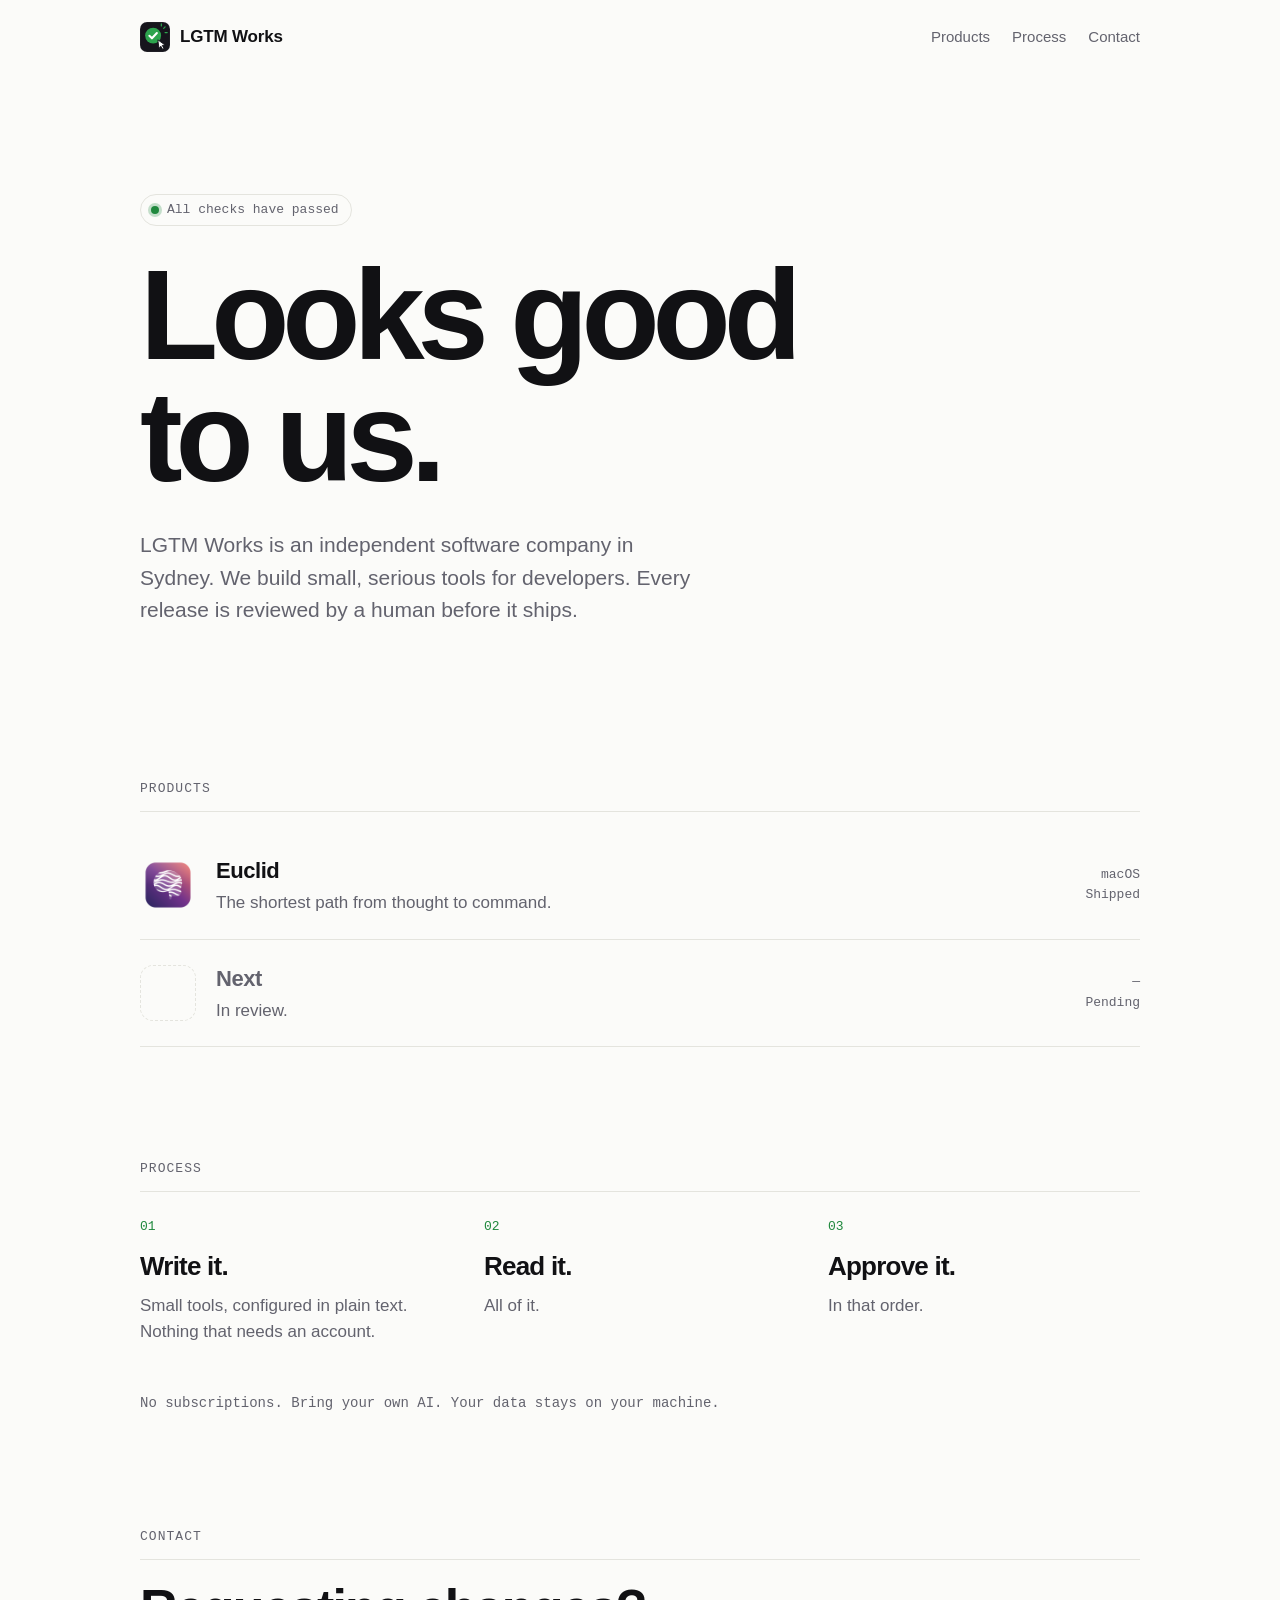
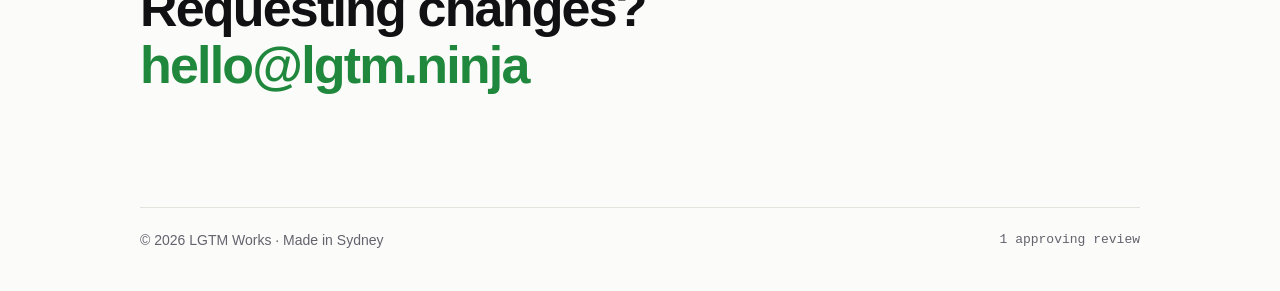
==== commit adccf530: "Move domain from lgtmworks.com to lgtm.ninja Old lgtmworks.com URLs keep working via Cloudflare redi" ====
--- a/index.html
+++ b/index.html
@@ -7,8 +7,8 @@
 <meta name="description" content="An independent software company in Sydney, building small, serious tools for developers. Makers of Euclid.">
 <meta property="og:title" content="LGTM Works">
 <meta property="og:description" content="Small, serious tools for developers. Made in Sydney. Makers of Euclid.">
-<meta property="og:url" content="https://lgtmworks.com/">
-<link rel="canonical" href="https://lgtmworks.com/">
+<meta property="og:url" content="https://lgtm.ninja/">
+<link rel="canonical" href="https://lgtm.ninja/">
 <link rel="icon" href="logo.svg" type="image/svg+xml">
 <link rel="stylesheet" href="style.css">
 </head>
@@ -33,7 +33,7 @@
 
   <section id="products">
     <p class="label">Products</p>
-    <a class="product" href="https://euclid.lgtmworks.com/">
+    <a class="product" href="https://euclid.lgtm.ninja/">
       <img src="euclid.png" alt="">
       <div class="body">
         <h2>Euclid</h2>
@@ -63,7 +63,7 @@
 
   <section id="contact">
     <p class="label">Contact</p>
-    <p class="big">Requesting changes?<br><a href="mailto:hello@lgtmworks.com">hello@lgtmworks.com</a></p>
+    <p class="big">Requesting changes?<br><a href="mailto:hello@lgtm.ninja">hello@lgtm.ninja</a></p>
   </section>
 
   <footer>
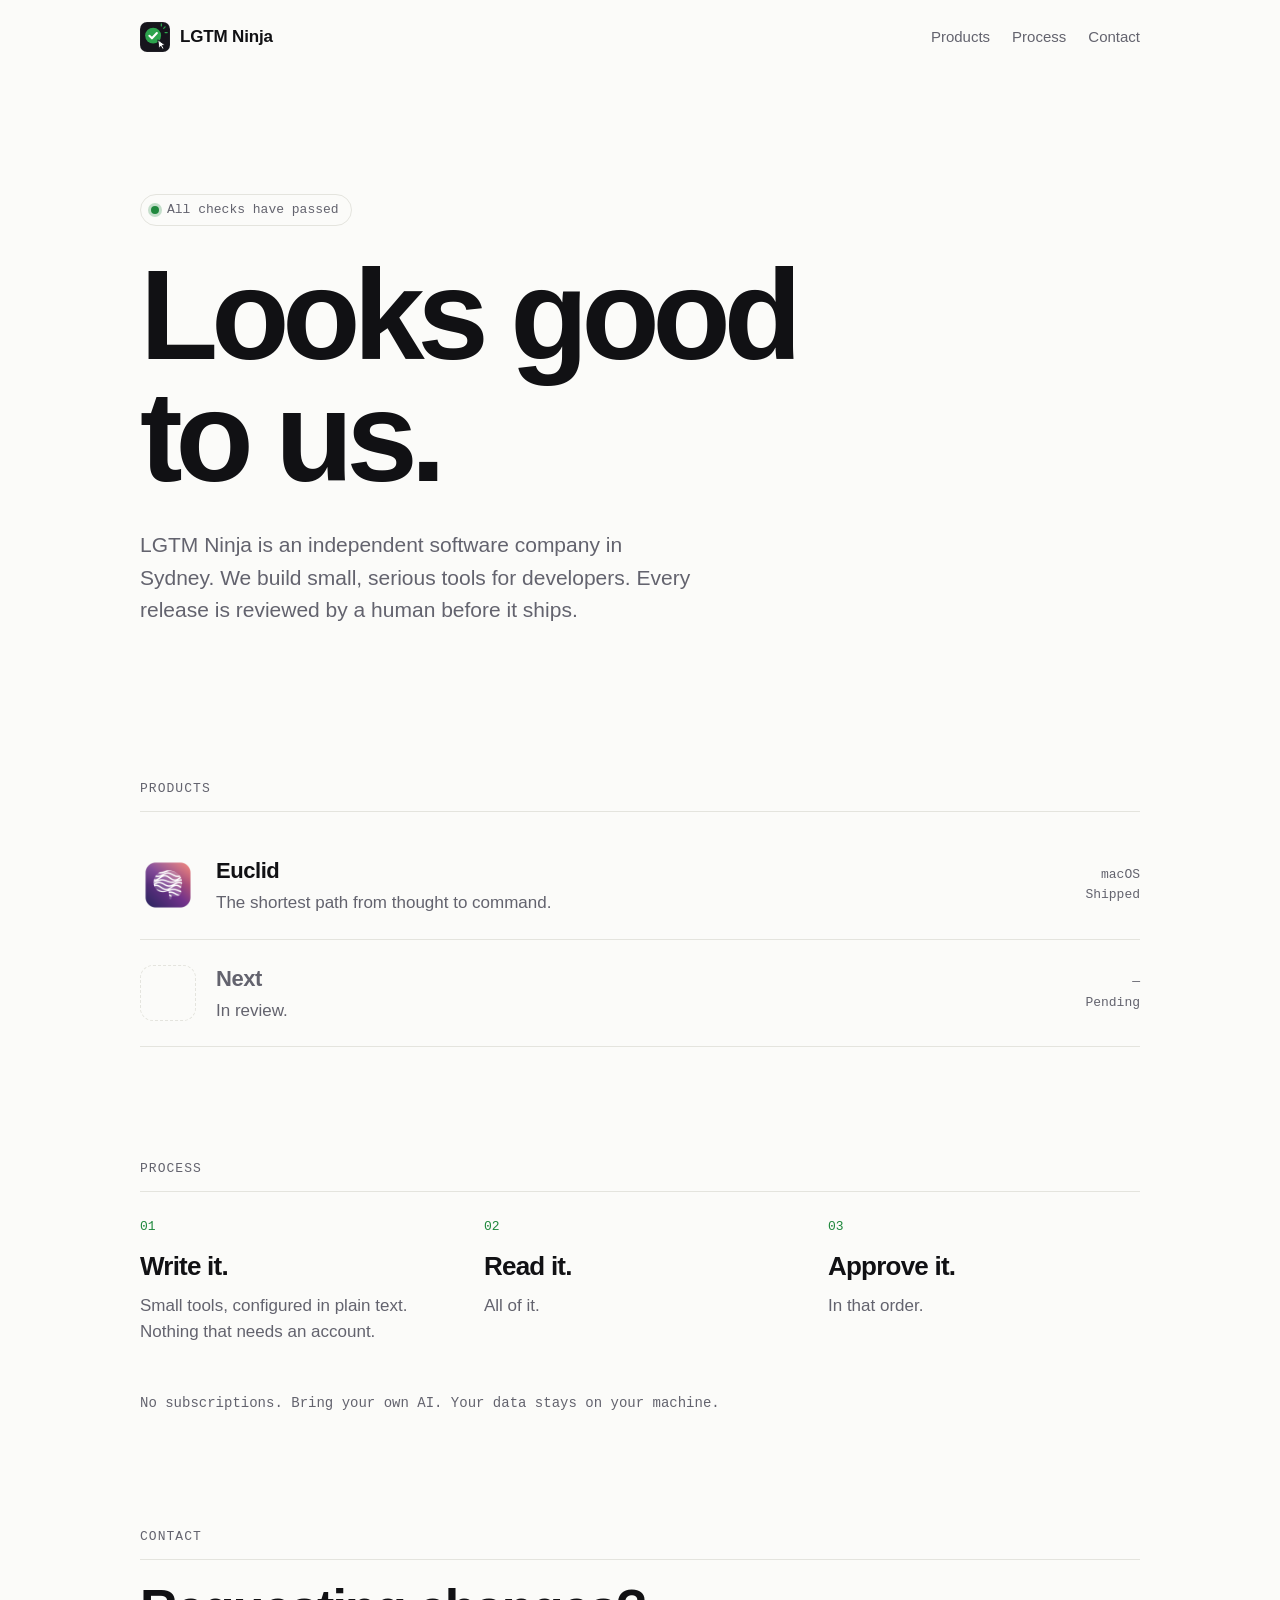
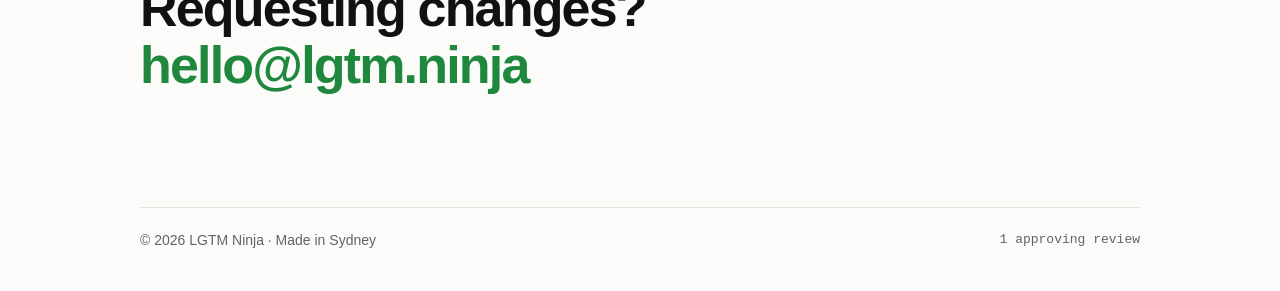
==== commit 3b0335b3: "Rename company to LGTM Ninja Co-Authored-By: Claude Opus 5.5 (1M context) <noreply@anthropic.com> Cl" ====
--- a/index.html
+++ b/index.html
@@ -3,9 +3,9 @@
 <head>
 <meta charset="utf-8">
 <meta name="viewport" content="width=device-width, initial-scale=1">
-<title>LGTM Works</title>
+<title>LGTM Ninja</title>
 <meta name="description" content="An independent software company in Sydney, building small, serious tools for developers. Makers of Euclid.">
-<meta property="og:title" content="LGTM Works">
+<meta property="og:title" content="LGTM Ninja">
 <meta property="og:description" content="Small, serious tools for developers. Made in Sydney. Makers of Euclid.">
 <meta property="og:url" content="https://lgtm.ninja/">
 <link rel="canonical" href="https://lgtm.ninja/">
@@ -16,7 +16,7 @@
 <div class="wrap">
 
   <nav>
-    <a class="brand" href="/"><img src="logo.svg" alt=""><span>LGTM Works</span></a>
+    <a class="brand" href="/"><img src="logo.svg" alt=""><span>LGTM Ninja</span></a>
     <div class="links">
       <a href="#products">Products</a>
       <a href="#process">Process</a>
@@ -27,7 +27,7 @@
   <header class="hero">
     <p class="status"><span class="dot"></span>All checks have passed</p>
     <h1>Looks good<br>to us.</h1>
-    <p class="lead">LGTM Works is an independent software company in Sydney.
+    <p class="lead">LGTM Ninja is an independent software company in Sydney.
       We build small, serious tools for developers. Every release is reviewed by a human before it ships.</p>
   </header>
 
@@ -67,7 +67,7 @@
   </section>
 
   <footer>
-    <span>© 2026 LGTM Works · Made in Sydney</span>
+    <span>© 2026 LGTM Ninja · Made in Sydney</span>
     <span class="mono">1 approving review</span>
   </footer>
 
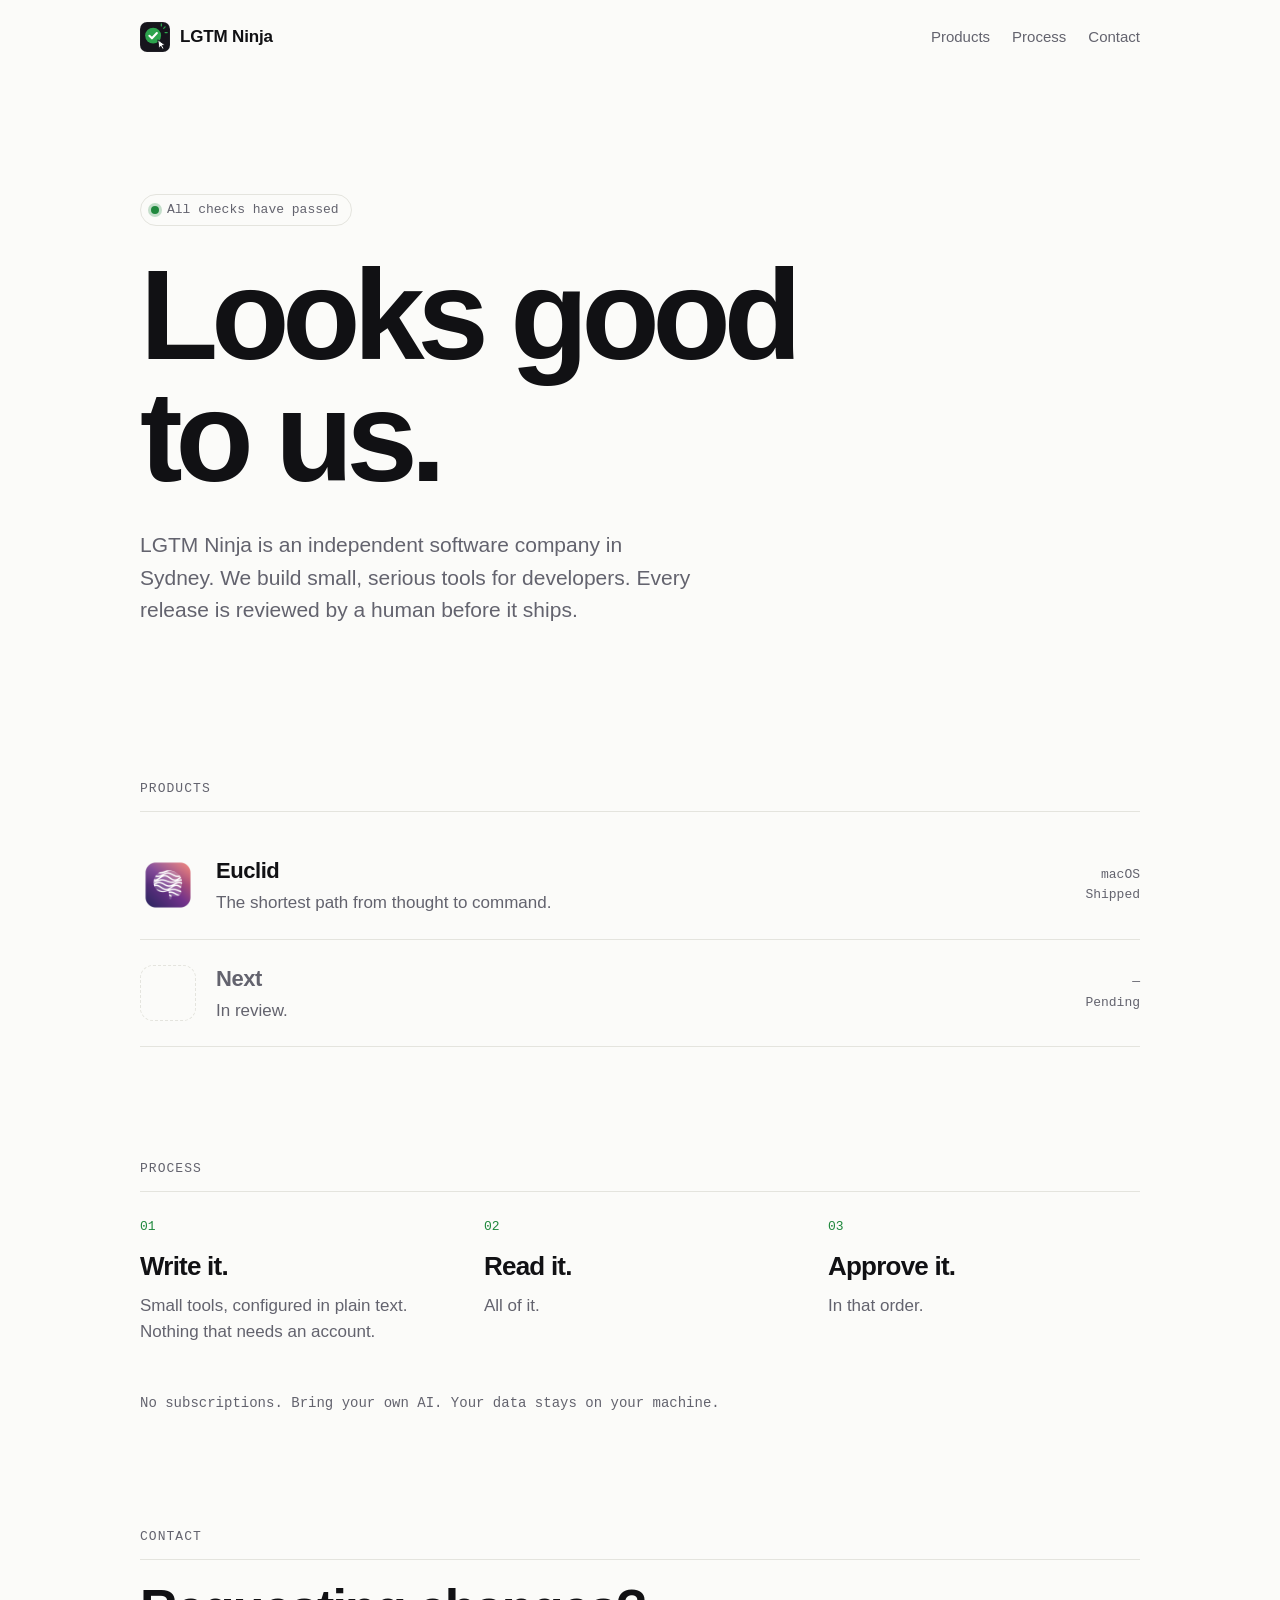
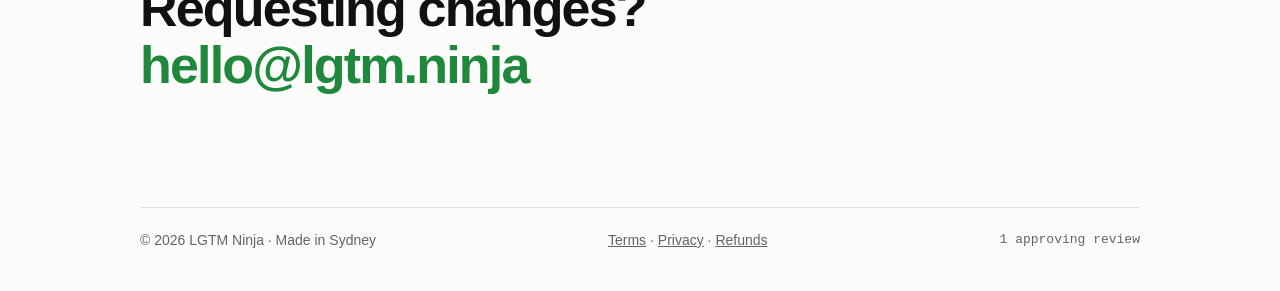
==== commit d942ca5c: "Link terms, privacy and refunds from the homepage; port themes feature line Paddle needs the legal p" ====
--- a/index.html
+++ b/index.html
@@ -33,7 +33,7 @@
 
   <section id="products">
     <p class="label">Products</p>
-    <a class="product" href="https://euclid.lgtm.ninja/">
+    <a class="product" href="/euclid/">
       <img src="euclid.png" alt="">
       <div class="body">
         <h2>Euclid</h2>
@@ -68,6 +68,7 @@
 
   <footer>
     <span>© 2026 LGTM Ninja · Made in Sydney</span>
+    <span class="legal"><a href="/euclid/terms/">Terms</a> · <a href="/euclid/privacy/">Privacy</a> · <a href="/euclid/refunds/">Refunds</a></span>
     <span class="mono">1 approving review</span>
   </footer>
 
--- a/style.css
+++ b/style.css
@@ -83,6 +83,7 @@
   color: var(--muted); font-size: 14px;
 }
 footer .mono { font-size: 13px; }
+footer .legal a { color: inherit; }
 
 @media (max-width: 720px) {
   nav .links { display: none; }
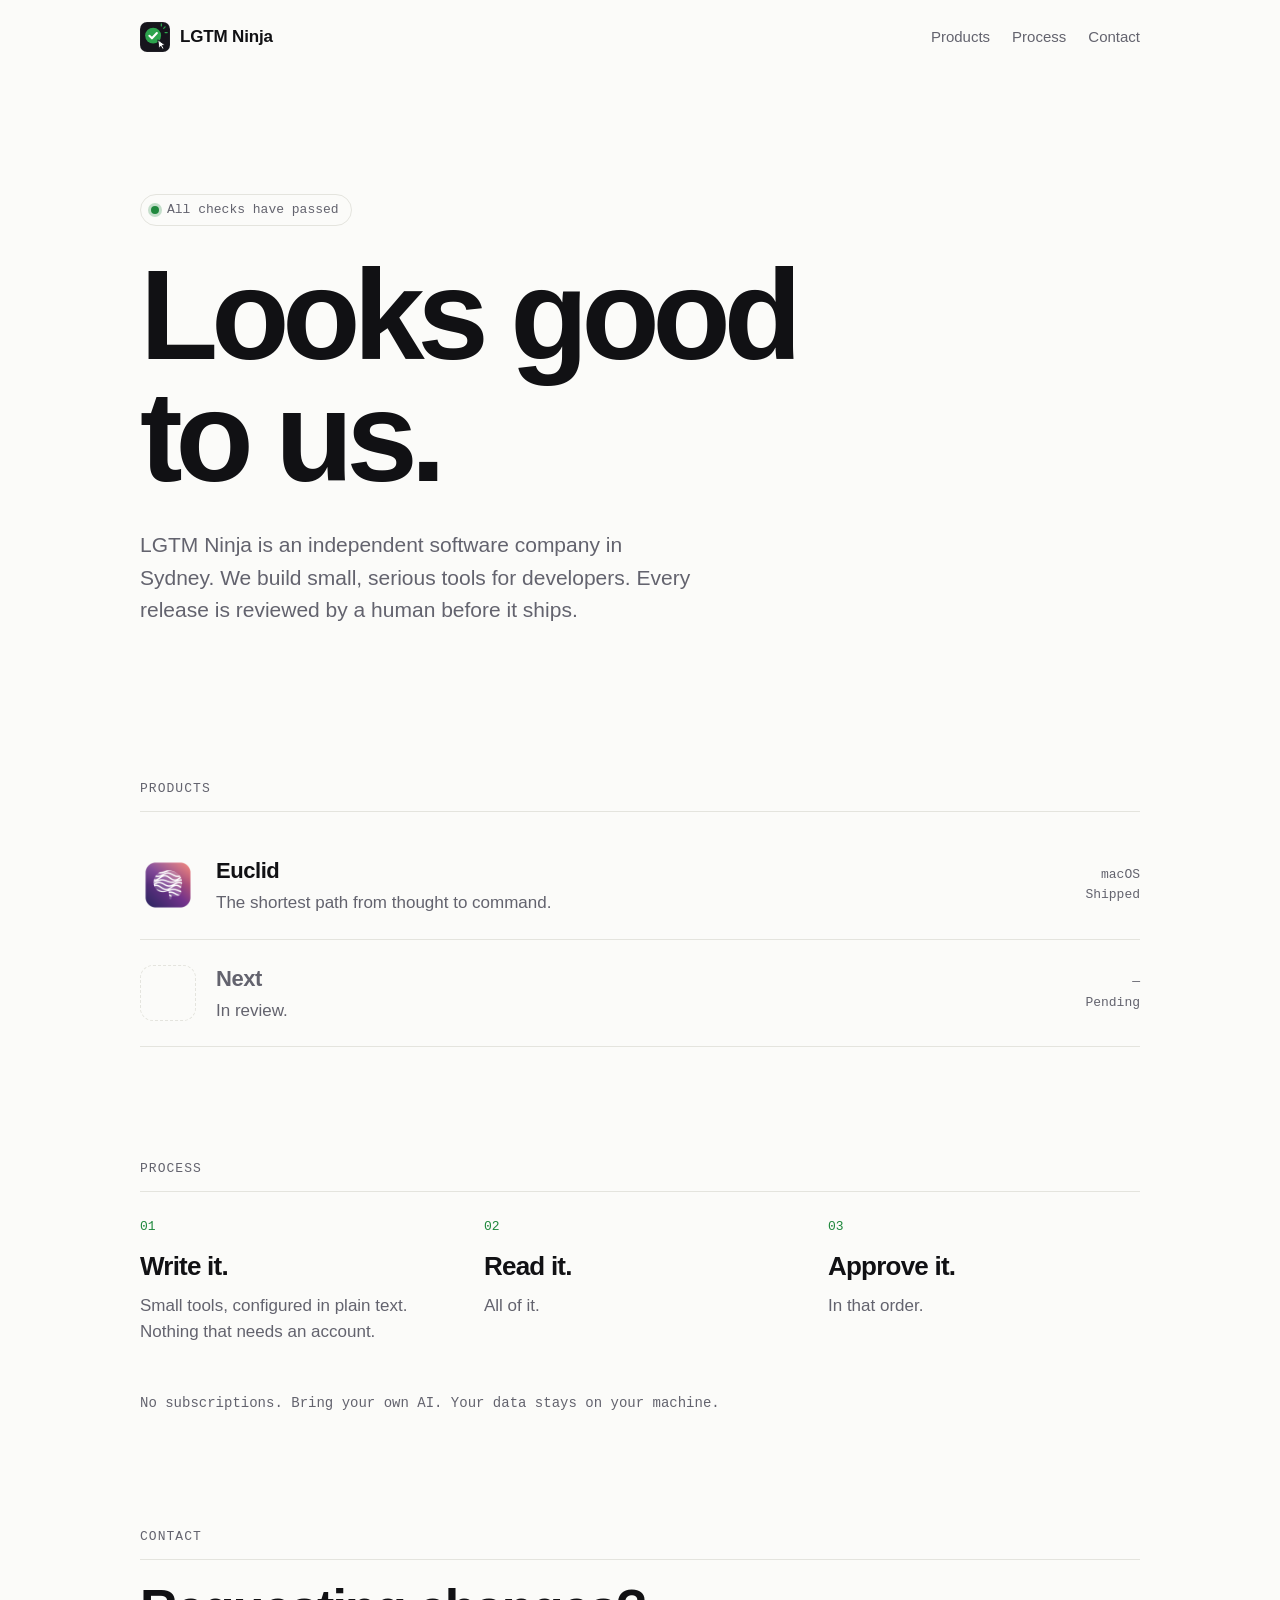
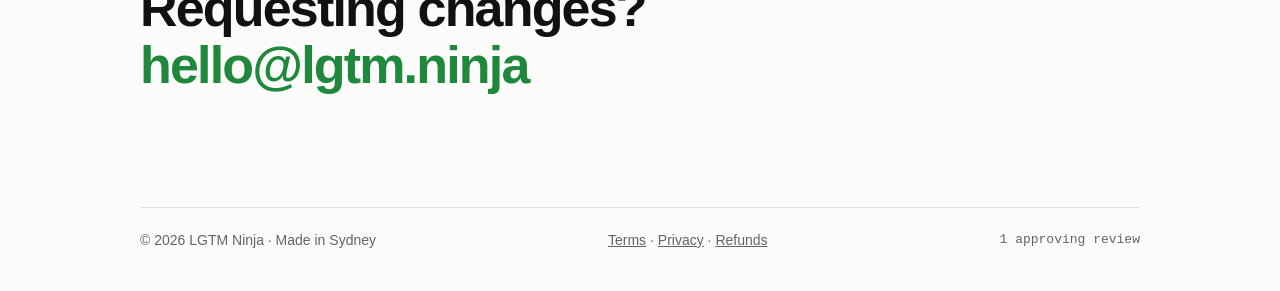
==== commit f83807ea: "Count visits to the lgtm.ninja home page in Web Analytics The company home page had no Cloudflare We" ====
--- a/index.html
+++ b/index.html
@@ -73,5 +73,6 @@
   </footer>
 
 </div>
+<script defer src="https://static.cloudflareinsights.com/beacon.min.js" data-cf-beacon='{"token": "153c6065866e4bef9595b3c0df2fc248"}'></script>
 </body>
 </html>
--- a/style.css
+++ b/style.css
@@ -86,7 +86,8 @@
 footer .legal a { color: inherit; }
 
 @media (max-width: 720px) {
-  nav .links { display: none; }
+  nav { flex-wrap: wrap; row-gap: 12px; padding-bottom: 12px; }
+  nav .links { margin-left: 0; width: 100%; gap: 0; justify-content: space-between; padding-top: 12px; border-top: 1px solid var(--line); }
   .hero { padding-top: 64px; }
   section { padding-top: 80px; }
   .steps { grid-template-columns: 1fr; gap: 24px; }
